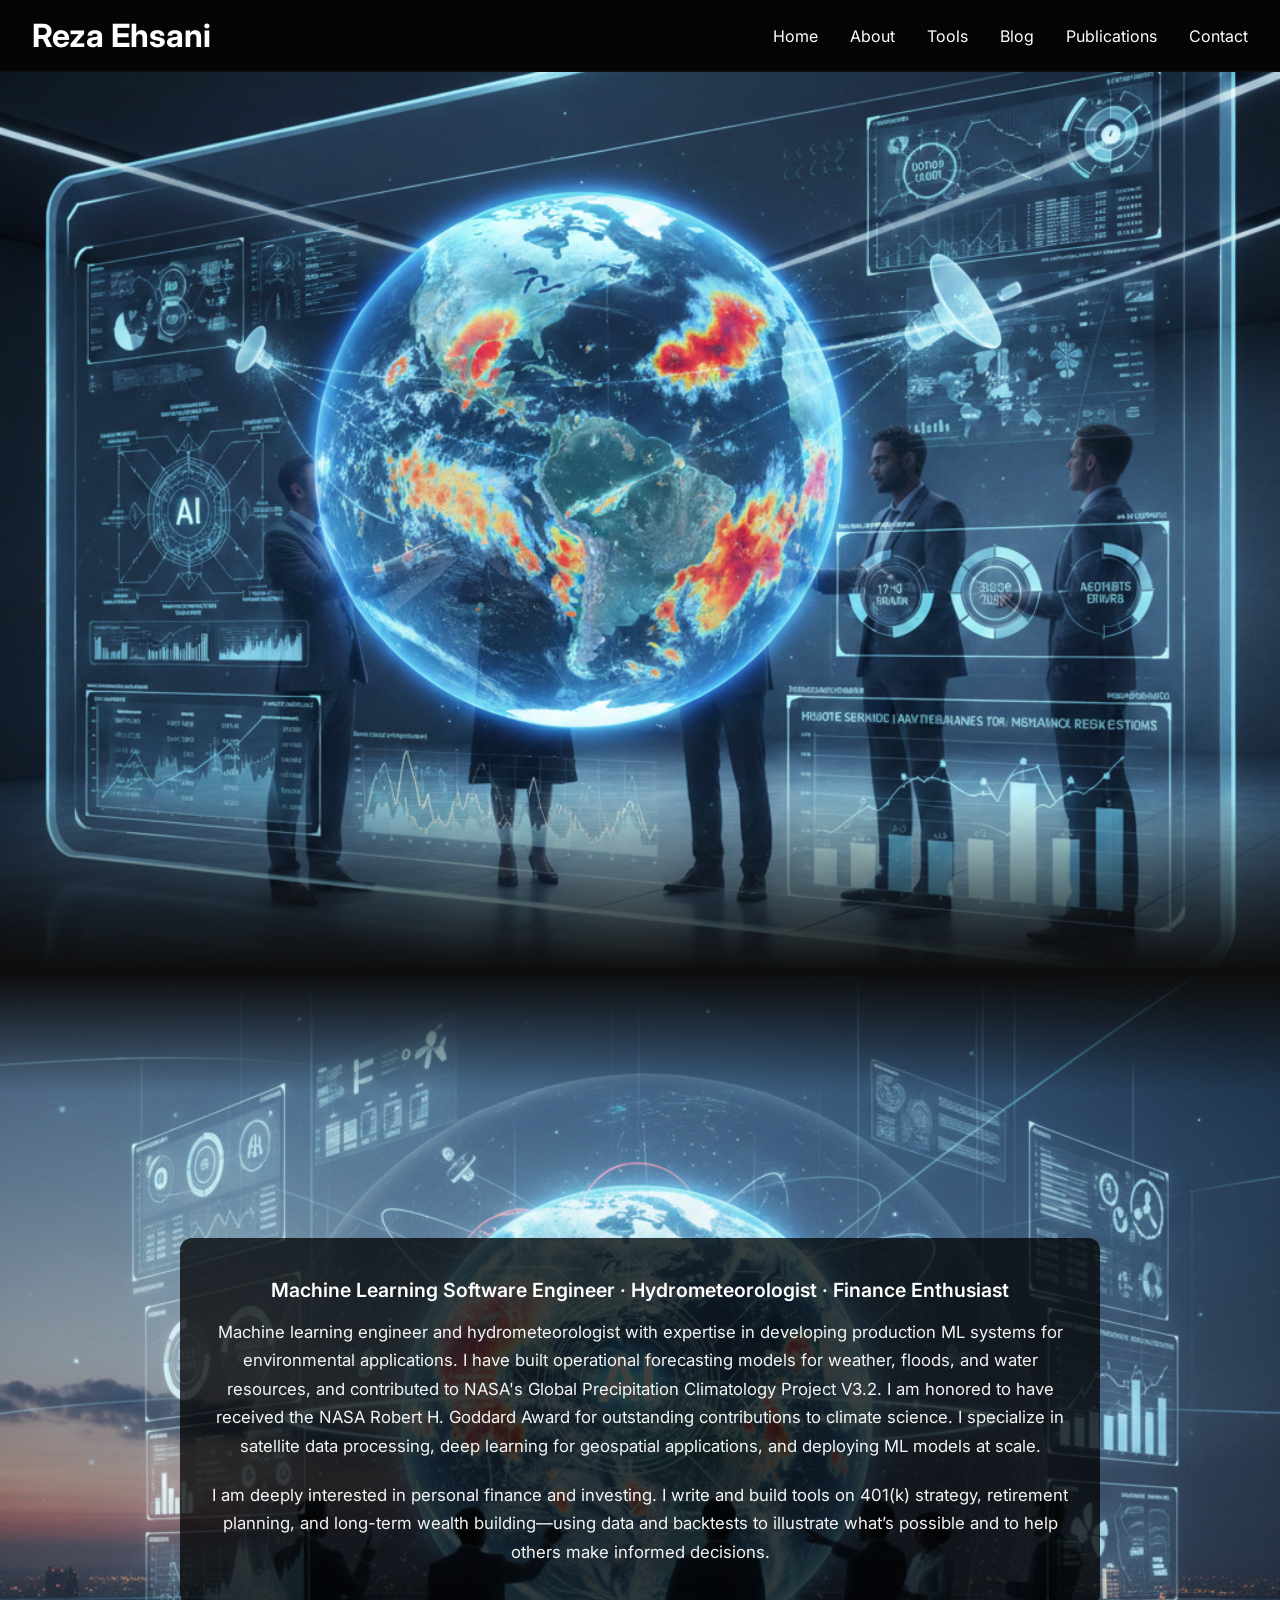
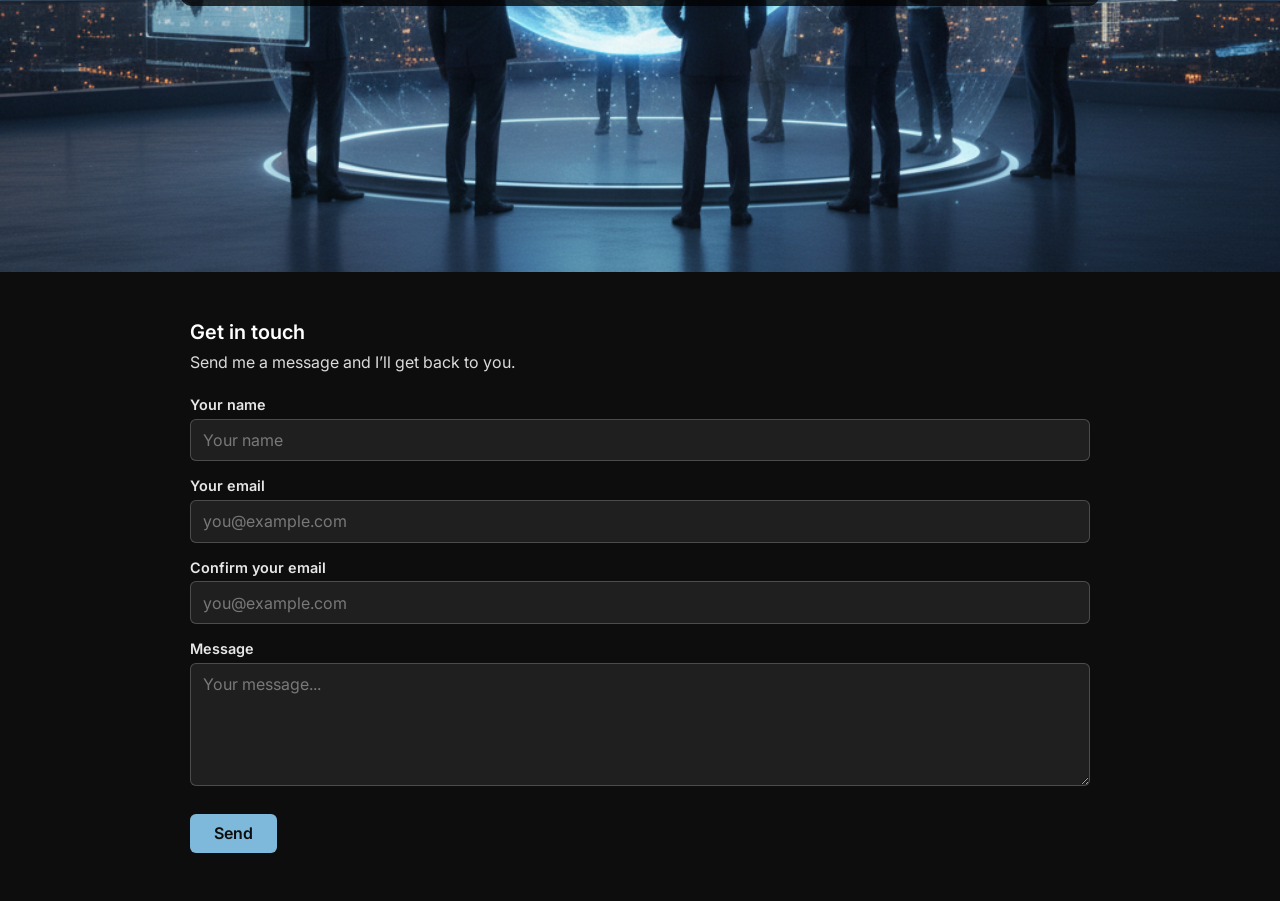
==== index.html @ ad1857d3 "Merge remote-tracking branch 'origin/main' into link-alphacamels-tool # Conflicts: #	blog-401k.html " ====
<!DOCTYPE html>
<html lang="en">
<head>
  <meta charset="utf-8">
  <meta name="viewport" content="width=device-width, initial-scale=1">
  <title>Reza Ehsani | Machine Learning Engineer & Hydrometeorologist</title>
  <meta name="description" content="Personal website of Reza Ehsani, PhD — machine learning software engineer, hydrometeorologist, and personal finance writer.">
  <link rel="canonical" href="https://rehsani.github.io/">

  <!-- Open Graph for rich previews -->
  <meta property="og:type" content="website">
  <meta property="og:title" content="Reza Ehsani | Machine Learning Engineer & Hydrometeorologist">
  <meta property="og:description" content="Machine learning engineer and hydrometeorologist working on forecasting, climate, and personal finance tools.">
  <meta property="og:url" content="https://rehsani.github.io/">

  <!-- Twitter Card -->
  <meta name="twitter:card" content="summary">
  <meta name="twitter:title" content="Reza Ehsani | Machine Learning Engineer & Hydrometeorologist">
  <meta name="twitter:description" content="Personal website of Reza Ehsani, PhD — ML, hydrometeorology, and personal finance.">

  <link rel="preconnect" href="https://fonts.googleapis.com">
  <link rel="preconnect" href="https://fonts.gstatic.com" crossorigin>
  <link href="https://fonts.googleapis.com/css2?family=Inter:wght@400;600;700&display=swap" rel="stylesheet">
  <link rel="stylesheet" href="css/style.css">
</head>
<body>
  <header class="top-bar">
    <nav>
      <a href="#" class="name">Reza Ehsani</a>
      <ul class="nav-links">
        <li><a href="#">Home</a></li>
        <li><a href="#about">About</a></li>
        <!-- <li><a href="#">CV</a></li> -->
        <li class="dropdown">
          <a href="#" class="dropdown-toggle">Tools</a>
          <ul class="dropdown-menu">
            <li><a href="#">Rent Index</a></li>
            <li><a href="#">Wealth Estimator</a></li>
            <li><a href="https://github.com/rehsani/lake-area-gee" target="_blank">Lake Area from Space</a></li>
            <li><a href="https://github.com/rehsani/alphacamels" target="_blank">AlphaCAMELS</a></li>
          </ul>
        </li>
        <li><a href="blog.html">Blog</a></li>
        <li><a href="https://scholar.google.com/citations?view_op=list_works&hl=en&user=kGu8lPYAAAAJ" target="_blank">Publications</a></li>
        <li><a href="#contact">Contact</a></li>
      </ul>
    </nav>
  </header>

  <div class="landing"></div>

  <section id="about">
    <div class="about-inner">
      <h2>Machine Learning Software Engineer · Hydrometeorologist · Finance Enthusiast</h2>
      <p>Machine learning engineer and hydrometeorologist with expertise in developing production ML systems for environmental applications. I have built operational forecasting models for weather, floods, and water resources, and contributed to NASA's Global Precipitation Climatology Project V3.2. I am honored to have received the NASA Robert H. Goddard Award for outstanding contributions to climate science. I specialize in satellite data processing, deep learning for geospatial applications, and deploying ML models at scale.</p>
      <p>I am deeply interested in personal finance and investing. I write and build tools on 401(k) strategy, retirement planning, and long-term wealth building—using data and backtests to illustrate what’s possible and to help others make informed decisions.</p>
    </div>
  </section>

  <section id="contact">
    <div class="contact-inner contact-layout">
      <div class="contact-column">
        <h2>Get in touch</h2>
      <p class="contact-intro">Send me a message and I’ll get back to you.</p>
      <div id="contact-success" class="contact-success" hidden>
        <p>Thanks! Your message was sent. I’ll get back to you soon.</p>
      </div>
      <form id="contact-form" action="https://formspree.io/f/maqdbbrr" method="POST" class="contact-form">
        <input type="hidden" name="_next" value="">
        <label for="contact-name">Your name</label>
        <input type="text" id="contact-name" name="name" required placeholder="Your name">
        <label for="contact-email">Your email</label>
        <input type="email" id="contact-email" name="email" required placeholder="you@example.com">
        <label for="contact-email-confirm">Confirm your email</label>
        <input type="email" id="contact-email-confirm" required placeholder="you@example.com" autocomplete="off">
        <p id="contact-email-mismatch" class="contact-error" hidden>Emails don’t match. Please check and try again.</p>
        <label for="contact-message">Message</label>
        <textarea id="contact-message" name="message" required rows="5" placeholder="Your message..."></textarea>
        <button type="submit">Send</button>
      </form>
      </div>
    </div>
  </section>

  <script>
    (function() {
      var form = document.getElementById('contact-form');
      var email = document.getElementById('contact-email');
      var emailConfirm = document.getElementById('contact-email-confirm');
      var mismatchMsg = document.getElementById('contact-email-mismatch');
      var successDiv = document.getElementById('contact-success');

      form.querySelector('input[name="_next"]').value = window.location.href.split('#')[0] + '#contact?sent=1';

      form.addEventListener('submit', function(e) {
        if (email.value !== emailConfirm.value) {
          e.preventDefault();
          mismatchMsg.hidden = false;
          emailConfirm.focus();
          return;
        }
        mismatchMsg.hidden = true;
      });

      if (window.location.hash === '#contact' && window.location.search.indexOf('sent=1') !== -1) {
        successDiv.hidden = false;
        form.hidden = true;
      }
    })();
  </script>
</body>
</html>
---- css/style.css ----
html {
  scroll-behavior: smooth;
}

body {
  margin: 0;
  padding-top: 4.5rem;
  min-width: 800px;
  min-height: 100vh;
  font-family: 'Inter', sans-serif;
  background: #0d0d0d;
}

.top-bar {
  position: fixed;
  top: 0;
  left: 0;
  right: 0;
  z-index: 100;
  background: rgba(0, 0, 0, 0.6);
  padding: 1rem 2rem;
}

.top-bar nav {
  margin: 0 auto;
  max-width: 1920px;
  display: flex;
  justify-content: space-between;
  align-items: center;
  gap: 2rem;
}

.top-bar .name {
  color: #fff;
  font-weight: bold;
  text-decoration: none;
  font-size: 2rem;
  margin-right: 1rem;
  flex-shrink: 0;
}

.top-bar .nav-links {
  list-style: none;
  margin: 0;
  padding: 0;
  display: flex;
  gap: 2rem;
}

.top-bar .nav-links a {
  color: #fff;
  text-decoration: none;
}

.top-bar .nav-links a:hover {
  text-decoration: underline;
}

/* Tools dropdown */
.top-bar .nav-links .dropdown {
  position: relative;
}
.top-bar .nav-links .dropdown-menu {
  list-style: none;
  margin: 0;
  padding: 0.5rem 0;
  position: absolute;
  top: 100%;
  left: 0;
  min-width: 180px;
  background: rgba(0, 0, 0, 0.9);
  border-radius: 6px;
  opacity: 0;
  visibility: hidden;
  transition: opacity 0.2s, visibility 0.2s;
}
.top-bar .nav-links .dropdown:hover .dropdown-menu {
  opacity: 1;
  visibility: visible;
}
.top-bar .nav-links .dropdown-menu li {
  margin: 0;
}
.top-bar .nav-links .dropdown-menu a {
  display: block;
  padding: 0.5rem 1rem;
  color: #fff;
  white-space: nowrap;
}
.top-bar .nav-links .dropdown-menu a:hover {
  background: rgba(255, 255, 255, 0.15);
  text-decoration: none;
}

/* Page 1: cover (name, nav, photo) - fills one full screen */
.landing {
  position: relative;
  min-height: 100vh;
  background-image: url('../images/cover.png');
  background-repeat: no-repeat;
  background-size: cover;
  background-position: center;
}

/* Fade at bottom of landing into next section */
.landing::after {
  content: '';
  position: absolute;
  bottom: 0;
  left: 0;
  right: 0;
  height: 180px;
  background: linear-gradient(to top, #0d0d0d, transparent);
  pointer-events: none;
}

/* Page 2: About - full width, own background image */
#about {
  position: relative;
  width: 100%;
  min-height: 100vh;
  background-color: #fff;
  background-image: url('../images/about-bg.png');
  background-repeat: no-repeat;
  background-size: cover;
  background-position: center;
  padding: 3rem 2rem;
  box-sizing: border-box;
}

/* Soft fade at top of About so it blends with landing */
#about::before {
  content: '';
  position: absolute;
  top: 0;
  left: 0;
  right: 0;
  height: 120px;
  background: linear-gradient(to bottom, #0d0d0d, transparent);
  pointer-events: none;
}

#about .about-inner {
  max-width: 920px;
  width: 100%;
  margin: 0 auto;
  background: rgba(0, 0, 0, 0.75);
  color: #fff;
  text-align: center;
  padding: 2.5rem 2rem;
  border-radius: 12px;
  box-sizing: border-box;
}

#about {
  display: flex;
  align-items: center;
  justify-content: center;
}

#about h2 {
  margin: 0 0 1rem;
  font-size: 1.22rem;
  font-weight: 600;
  color: #fff;
}

#about p {
  margin: 0;
  color: rgba(255, 255, 255, 0.95);
  line-height: 1.7;
  font-size: 1.05rem;
}

#about .about-inner p + p {
  margin-top: 1.25rem;
}

/* Contact section */
#contact {
  width: 100%;
  padding: 3rem 2rem;
  background: #0d0d0d;
  box-sizing: border-box;
}

#contact .contact-inner {
  max-width: 480px;
  margin: 0 auto;
  text-align: center;
}

#contact .contact-layout {
  max-width: 900px;
  display: flex;
  flex-wrap: wrap;
  gap: 2.5rem;
  align-items: flex-start;
  justify-content: center;
  text-align: left;
}

#contact .contact-column {
  flex: 1 1 380px;
  min-width: 0;
}

#contact .contact-column .contact-form {
  text-align: left;
}

#contact .visitors-column {
  flex: 0 1 260px;
  min-width: 220px;
  text-align: center;
}

#contact h2 {
  margin: 0 0 0.5rem;
  font-size: 1.25rem;
  font-weight: 600;
  color: #fff;
}

#contact .contact-intro {
  margin: 0 0 1.5rem;
  color: rgba(255, 255, 255, 0.85);
  font-size: 1rem;
}

#contact .contact-form {
  text-align: left;
}

#contact .contact-form label {
  display: block;
  margin: 0 0 0.35rem;
  font-size: 0.9rem;
  font-weight: 600;
  color: rgba(255, 255, 255, 0.9);
}

#contact .contact-form input,
#contact .contact-form textarea {
  width: 100%;
  margin-bottom: 1rem;
  padding: 0.65rem 0.75rem;
  font-family: inherit;
  font-size: 1rem;
  color: #fff;
  background: rgba(255, 255, 255, 0.08);
  border: 1px solid rgba(255, 255, 255, 0.2);
  border-radius: 6px;
  box-sizing: border-box;
}

#contact .contact-form input::placeholder,
#contact .contact-form textarea::placeholder {
  color: rgba(255, 255, 255, 0.4);
}

#contact .contact-form input:focus,
#contact .contact-form textarea:focus {
  outline: none;
  border-color: #7eb8da;
}

#contact .contact-form textarea {
  resize: vertical;
  min-height: 120px;
}

#contact .contact-form button {
  display: block;
  margin-top: 0.5rem;
  padding: 0.6rem 1.5rem;
  font-family: inherit;
  font-size: 1rem;
  font-weight: 600;
  color: #0d0d0d;
  background: #7eb8da;
  border: none;
  border-radius: 6px;
  cursor: pointer;
}

#contact .contact-form button:hover {
  background: #8fc5e8;
}

#contact .contact-success {
  padding: 1.25rem;
  background: rgba(126, 184, 218, 0.15);
  border-radius: 8px;
  border-left: 4px solid #7eb8da;
}

#contact .contact-success p {
  margin: 0;
  color: #fff;
  font-size: 1.05rem;
}

#contact .contact-error {
  margin: -0.5rem 0 1rem;
  padding: 0.5rem 0.75rem;
  font-size: 0.9rem;
  color: #ffcccc;
  font-weight: 500;
  background: rgba(255, 100, 100, 0.25);
  border-radius: 6px;
  border-left: 3px solid #ff8080;
}

#contact .contact-form[hidden] {
  display: none;
}

/* Recent visitors (ClustrMaps) - small widget next to contact form */
#contact .visitors-column h3 {
  margin: 0 0 0.35rem;
  font-size: 1.1rem;
  font-weight: 600;
  color: #fff;
}

#contact .visitors-column .visitors-intro {
  margin: 0 0 1rem;
  color: rgba(255, 255, 255, 0.85);
  font-size: 0.9rem;
  line-height: 1.4;
}

#contact .visitors-widget {
  width: 220px;
  height: 220px;
  margin: 0 auto;
  overflow: hidden;
  position: relative;
}

/* Widget is built for 320px; render at native size and scale into the 220px box so its label doesn't clip */
#contact .visitors-widget iframe {
  display: block;
  width: 320px;
  height: 320px;
  position: absolute;
  top: 0;
  left: 0;
  transform: scale(0.6875);
  transform-origin: top left;
}

@media (max-width: 800px) {
  body {
    min-width: 0;
  }

  .top-bar {
    padding: 0.75rem 1rem;
  }
  .top-bar .name {
    font-size: 1.35rem;
    margin-right: 0;
  }
  .top-bar nav {
    flex-direction: column;
    align-items: flex-start;
    gap: 0.75rem;
  }
  .top-bar .nav-links {
    flex-wrap: wrap;
    gap: 0.5rem 1rem;
  }
  .top-bar .nav-links a {
    font-size: 0.9rem;
  }

  #about {
    padding: 2rem 1rem;
  }
  #about .about-inner {
    padding: 1.5rem 1rem;
  }
  #about h2 {
    font-size: 1.15rem;
  }
  #about p {
    font-size: 0.95rem;
  }

  #contact {
    padding: 2rem 1rem;
  }

  #contact .contact-layout {
    flex-direction: column;
    align-items: center;
  }

  #contact .visitors-column {
    width: 100%;
    max-width: 260px;
  }
}
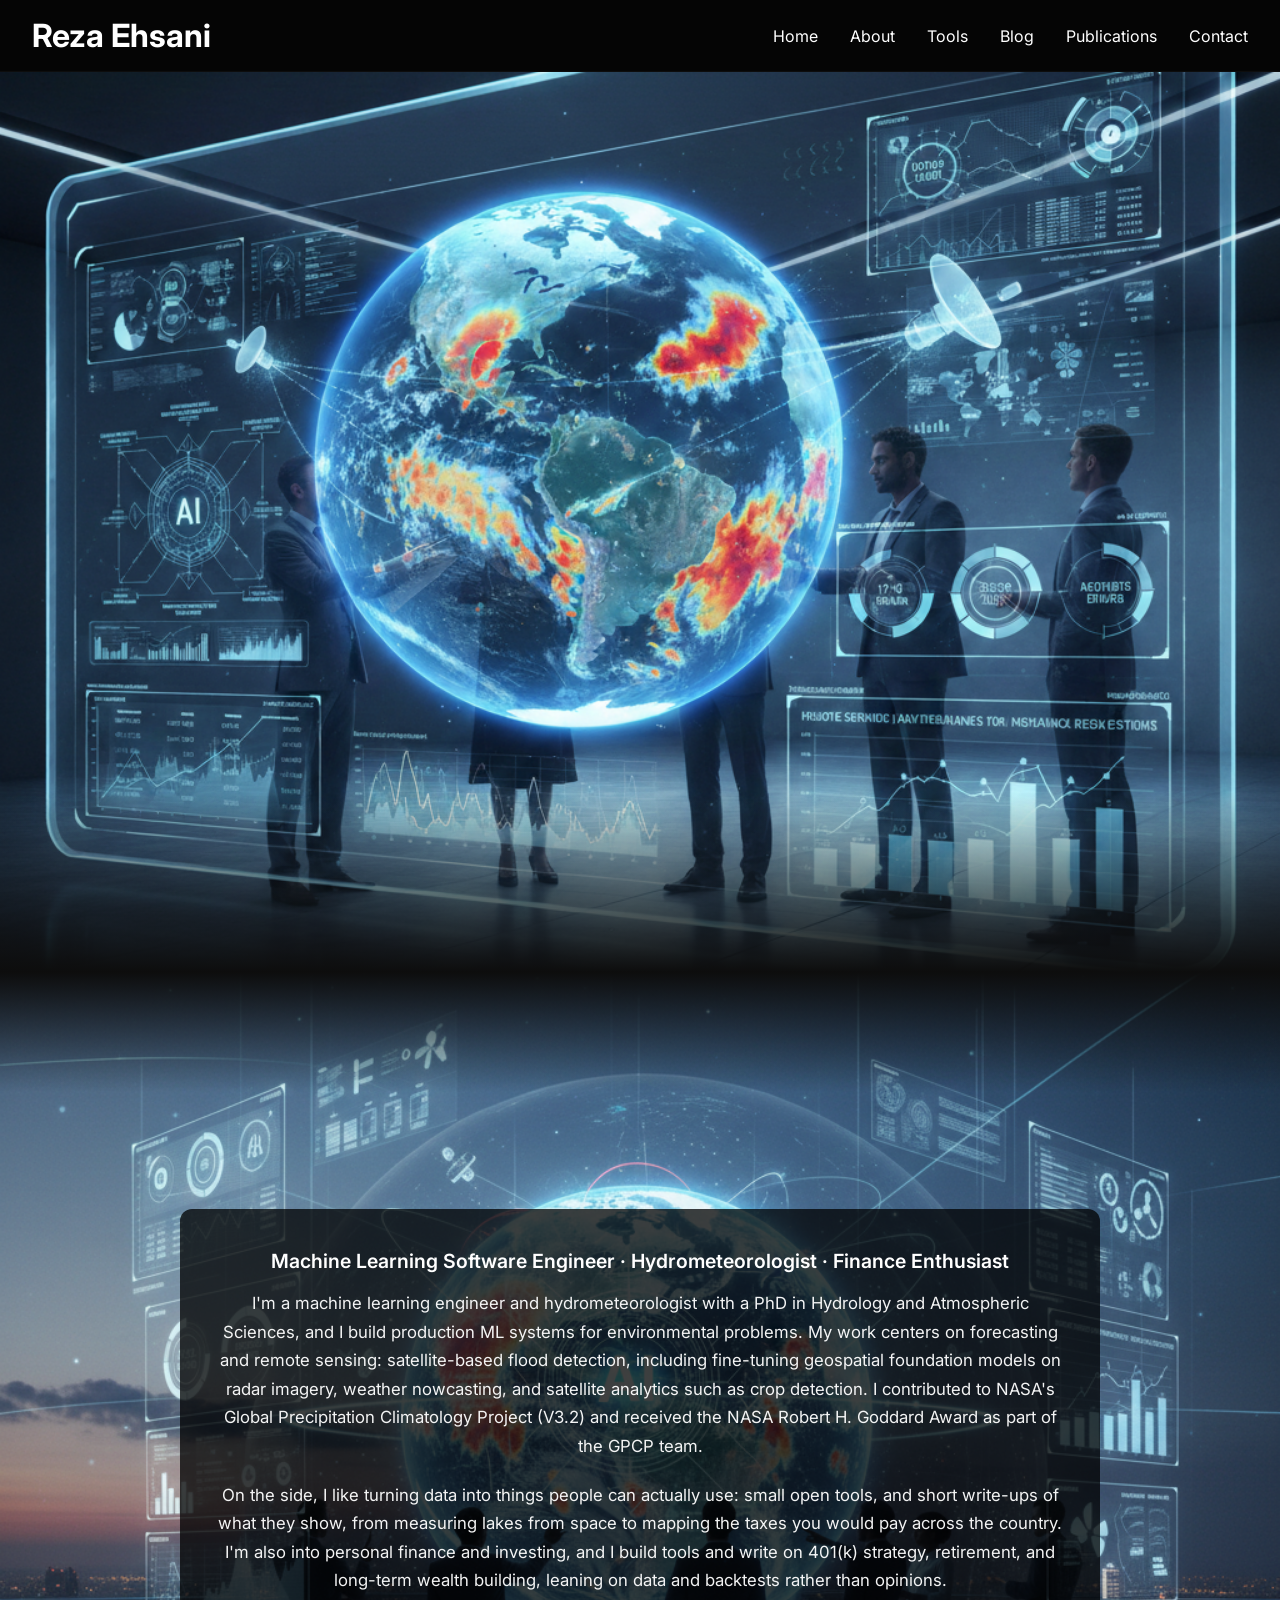
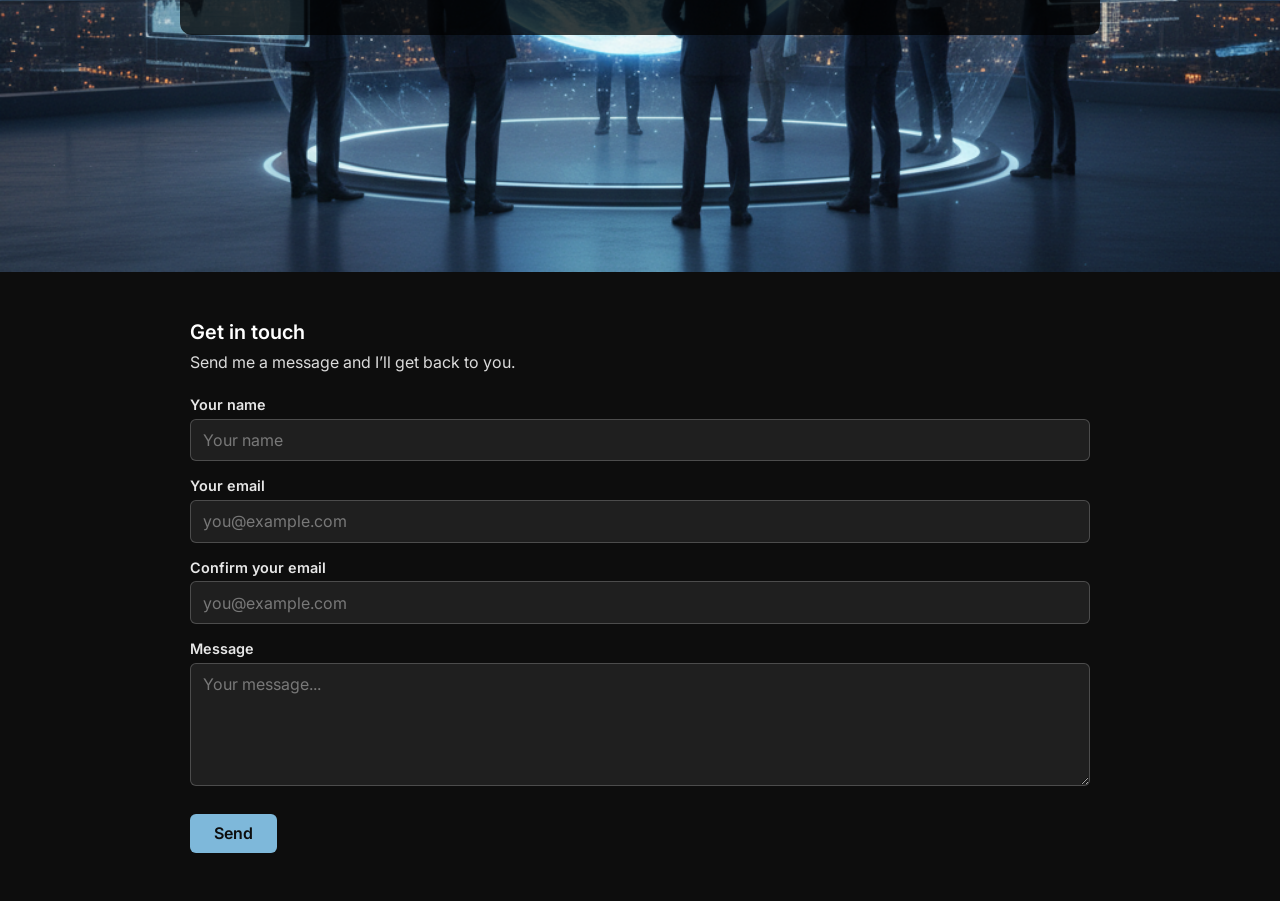
==== commit daea4fb3: "Refresh About section (remove employer names, update to current work)" ====
--- a/index.html
+++ b/index.html
@@ -36,6 +36,7 @@
           <ul class="dropdown-menu">
             <li><a href="#">Rent Index</a></li>
             <li><a href="#">Wealth Estimator</a></li>
+            <li><a href="tax-tool/index.html">US Tax Map</a></li>
             <li><a href="https://github.com/rehsani/lake-area-gee" target="_blank">Lake Area from Space</a></li>
             <li><a href="https://github.com/rehsani/alphacamels" target="_blank">AlphaCAMELS</a></li>
           </ul>
@@ -52,8 +53,8 @@
   <section id="about">
     <div class="about-inner">
       <h2>Machine Learning Software Engineer · Hydrometeorologist · Finance Enthusiast</h2>
-      <p>Machine learning engineer and hydrometeorologist with expertise in developing production ML systems for environmental applications. I have built operational forecasting models for weather, floods, and water resources, and contributed to NASA's Global Precipitation Climatology Project V3.2. I am honored to have received the NASA Robert H. Goddard Award for outstanding contributions to climate science. I specialize in satellite data processing, deep learning for geospatial applications, and deploying ML models at scale.</p>
-      <p>I am deeply interested in personal finance and investing. I write and build tools on 401(k) strategy, retirement planning, and long-term wealth building—using data and backtests to illustrate what’s possible and to help others make informed decisions.</p>
+      <p>I'm a machine learning engineer and hydrometeorologist with a PhD in Hydrology and Atmospheric Sciences, and I build production ML systems for environmental problems. My work centers on forecasting and remote sensing: satellite-based flood detection, including fine-tuning geospatial foundation models on radar imagery, weather nowcasting, and satellite analytics such as crop detection. I contributed to NASA's Global Precipitation Climatology Project (V3.2) and received the NASA Robert H. Goddard Award as part of the GPCP team.</p>
+      <p>On the side, I like turning data into things people can actually use: small open tools, and short write-ups of what they show, from measuring lakes from space to mapping the taxes you would pay across the country. I'm also into personal finance and investing, and I build tools and write on 401(k) strategy, retirement, and long-term wealth building, leaning on data and backtests rather than opinions.</p>
     </div>
   </section>
 
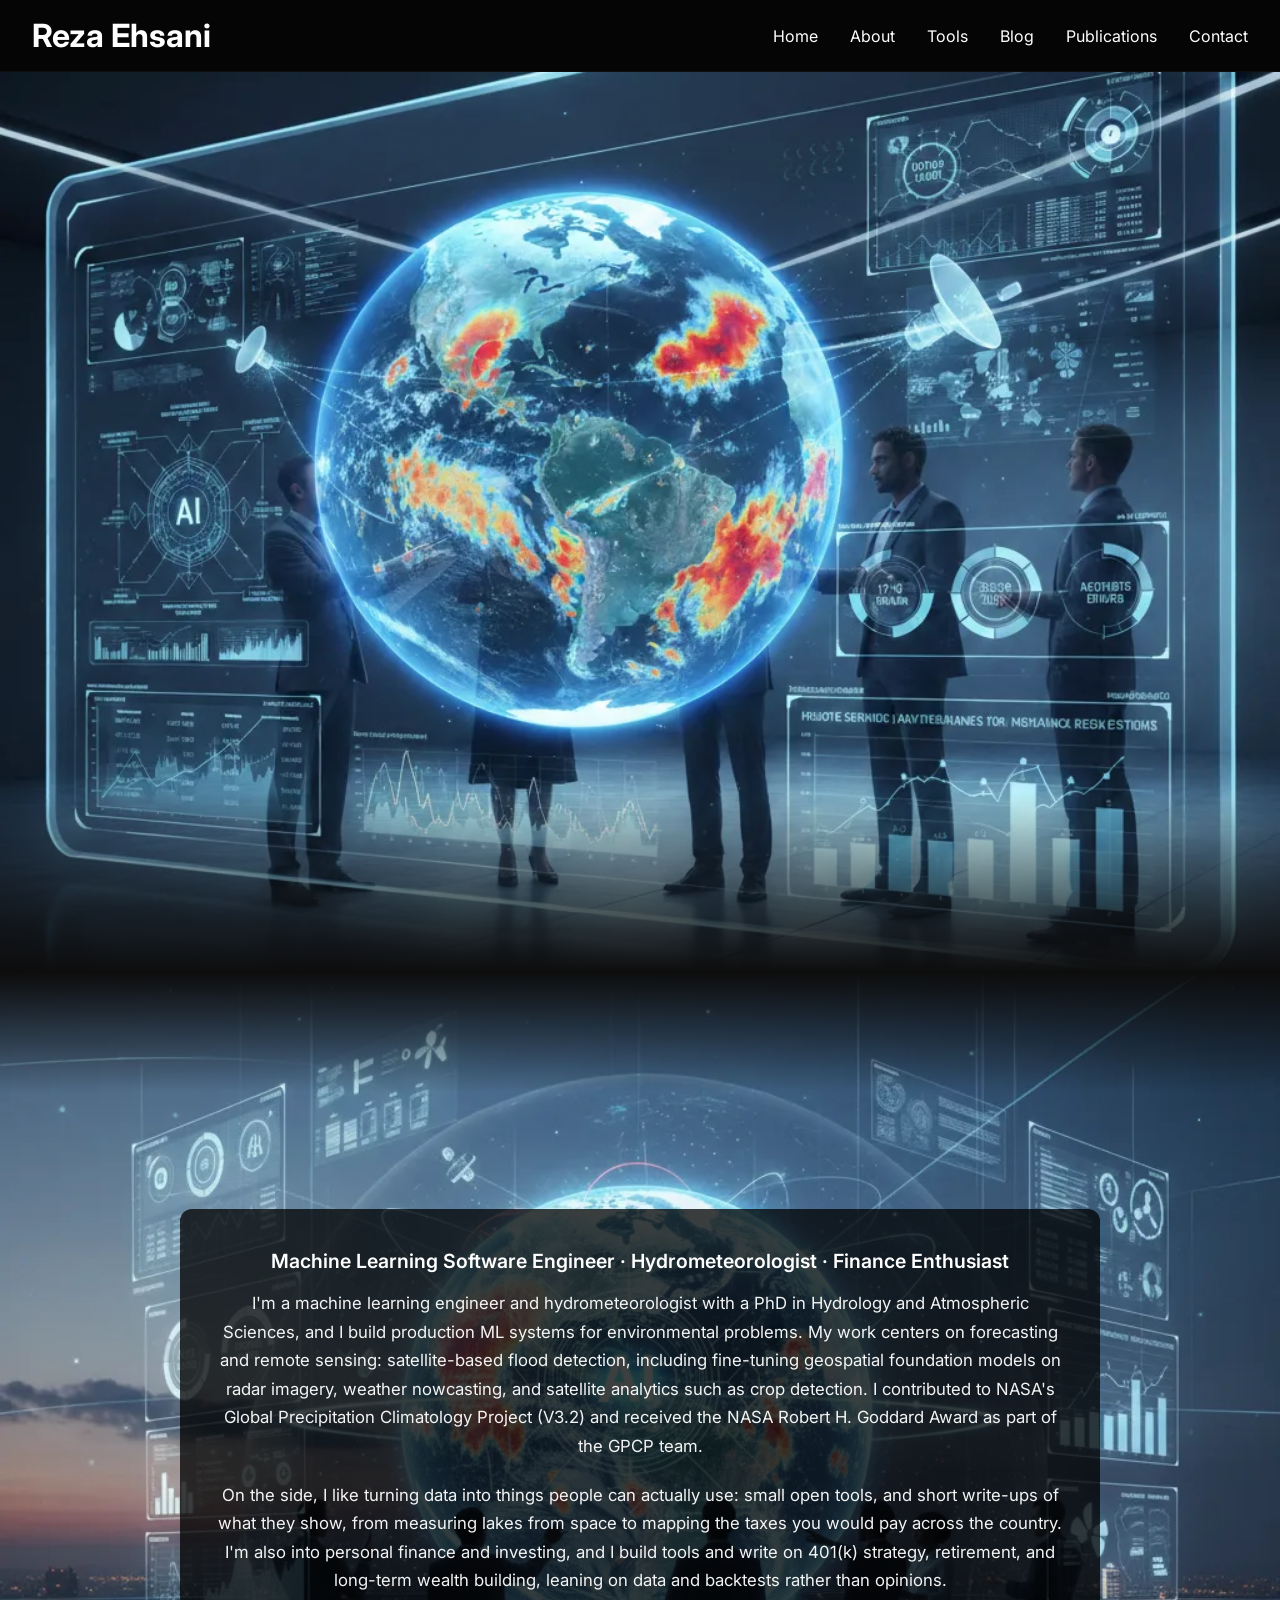
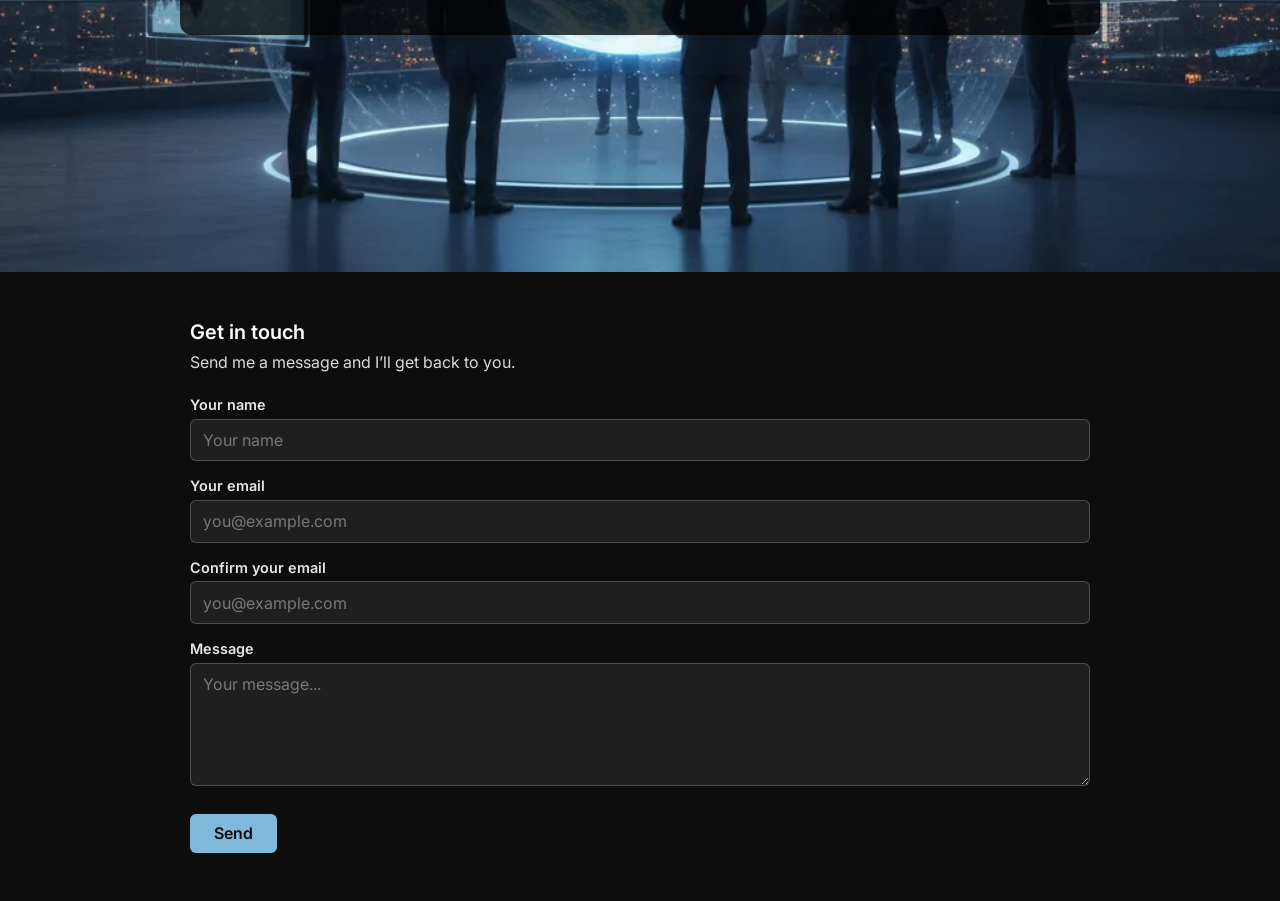
==== commit c87078db: "Site review fixes: SEO meta, keyboard-accessible nav, WebP images, layout shift" ====
--- a/index.html
+++ b/index.html
@@ -12,16 +12,19 @@
   <meta property="og:title" content="Reza Ehsani | Machine Learning Engineer & Hydrometeorologist">
   <meta property="og:description" content="Machine learning engineer and hydrometeorologist working on forecasting, climate, and personal finance tools.">
   <meta property="og:url" content="https://rehsani.github.io/">
+  <meta property="og:image" content="https://rehsani.github.io/images/cover.png">
 
   <!-- Twitter Card -->
-  <meta name="twitter:card" content="summary">
+  <meta name="twitter:card" content="summary_large_image">
   <meta name="twitter:title" content="Reza Ehsani | Machine Learning Engineer & Hydrometeorologist">
   <meta name="twitter:description" content="Personal website of Reza Ehsani, PhD — ML, hydrometeorology, and personal finance.">
+  <meta name="twitter:image" content="https://rehsani.github.io/images/cover.png">
 
   <link rel="preconnect" href="https://fonts.googleapis.com">
   <link rel="preconnect" href="https://fonts.gstatic.com" crossorigin>
   <link href="https://fonts.googleapis.com/css2?family=Inter:wght@400;600;700&display=swap" rel="stylesheet">
   <link rel="stylesheet" href="css/style.css">
+  <script src="js/nav.js" defer></script>
 </head>
 <body>
   <header class="top-bar">
@@ -32,10 +35,8 @@
         <li><a href="#about">About</a></li>
         <!-- <li><a href="#">CV</a></li> -->
         <li class="dropdown">
-          <a href="#" class="dropdown-toggle">Tools</a>
+          <button type="button" class="dropdown-toggle" aria-expanded="false" aria-haspopup="true">Tools</button>
           <ul class="dropdown-menu">
-            <li><a href="#">Rent Index</a></li>
-            <li><a href="#">Wealth Estimator</a></li>
             <li><a href="tax-tool/index.html">US Tax Map</a></li>
             <li><a href="https://github.com/rehsani/lake-area-gee" target="_blank">Lake Area from Space</a></li>
             <li><a href="https://github.com/rehsani/alphacamels" target="_blank">AlphaCAMELS</a></li>
@@ -48,7 +49,9 @@
     </nav>
   </header>
 
-  <div class="landing"></div>
+  <div class="landing">
+    <h1 class="visually-hidden">Reza Ehsani — Machine Learning Engineer &amp; Hydrometeorologist</h1>
+  </div>
 
   <section id="about">
     <div class="about-inner">
--- a/css/style.css
+++ b/css/style.css
@@ -2,13 +2,33 @@
   scroll-behavior: smooth;
 }
 
+/* padding-top clears the fixed .top-bar, so it has to be part of body's own
+   height rather than added on top of min-height -- hence border-box. Without it
+   body's box is 4.5rem + max(100vh, content) and every page scrolls by exactly
+   the padding even when the content fits. The bar grows when the nav wraps, so
+   the padding is re-declared to match at each breakpoint below. */
 body {
-  margin: 0;
-  padding-top: 4.5rem;
-  min-width: 800px;
+  box-sizing: border-box;
+  margin: 0;
+  padding-top: 4.5rem; /* bar is 71px above 800px */
   min-height: 100vh;
   font-family: 'Inter', sans-serif;
   background: #0d0d0d;
+}
+
+/* Hide from sight but keep it in the accessibility tree and readable by screen
+   readers (display:none / visibility:hidden would remove it from both). */
+.visually-hidden {
+  position: absolute;
+  width: 1px;
+  height: 1px;
+  margin: -1px;
+  padding: 0;
+  overflow: hidden;
+  clip: rect(0, 0, 0, 0);
+  clip-path: inset(50%);
+  white-space: nowrap;
+  border: 0;
 }
 
 .top-bar {
@@ -59,6 +79,24 @@
 /* Tools dropdown */
 .top-bar .nav-links .dropdown {
   position: relative;
+}
+/* The toggle is a <button> for keyboard and touch operability; strip the UA
+   button chrome so it renders identically to the sibling nav links. */
+.top-bar .nav-links .dropdown-toggle {
+  font: inherit;
+  line-height: inherit;
+  color: #fff;
+  background: none;
+  border: 0;
+  margin: 0;
+  padding: 0;
+  cursor: pointer;
+  text-align: left;
+  vertical-align: baseline;
+  text-decoration: none;
+}
+.top-bar .nav-links .dropdown-toggle:hover {
+  text-decoration: underline;
 }
 .top-bar .nav-links .dropdown-menu {
   list-style: none;
@@ -74,7 +112,17 @@
   visibility: hidden;
   transition: opacity 0.2s, visibility 0.2s;
 }
-.top-bar .nav-links .dropdown:hover .dropdown-menu {
+/* Hover for mouse; .open is set by js/nav.js for click, touch and keyboard. */
+.top-bar .nav-links .dropdown:hover .dropdown-menu,
+.top-bar .nav-links .dropdown.open .dropdown-menu {
+  opacity: 1;
+  visibility: visible;
+}
+/* No-script fallback: focus alone reveals the menu. Once js/nav.js has marked
+   the document (html.js-nav), .open drives it instead, so that pressing the
+   already-focused toggle can close the menu again. */
+html:not(.js-nav) .top-bar .nav-links .dropdown:focus-within .dropdown-menu,
+html:not(.js-nav) .top-bar .nav-links .dropdown-toggle:focus-visible + .dropdown-menu {
   opacity: 1;
   visibility: visible;
 }
@@ -96,7 +144,13 @@
 .landing {
   position: relative;
   min-height: 100vh;
+  /* PNG first as the fallback declaration; the image-set() below overrides it
+     wherever WebP + type() are understood. */
   background-image: url('../images/cover.png');
+  background-image: image-set(
+    url('../images/cover.webp') type('image/webp'),
+    url('../images/cover.png') type('image/png')
+  );
   background-repeat: no-repeat;
   background-size: cover;
   background-position: center;
@@ -120,7 +174,13 @@
   width: 100%;
   min-height: 100vh;
   background-color: #fff;
+  /* PNG first as the fallback declaration; the image-set() below overrides it
+     wherever WebP + type() are understood. */
   background-image: url('../images/about-bg.png');
+  background-image: image-set(
+    url('../images/about-bg.webp') type('image/webp'),
+    url('../images/about-bg.png') type('image/png')
+  );
   background-repeat: no-repeat;
   background-size: cover;
   background-position: center;
@@ -207,12 +267,6 @@
 
 #contact .contact-column .contact-form {
   text-align: left;
-}
-
-#contact .visitors-column {
-  flex: 0 1 260px;
-  min-width: 220px;
-  text-align: center;
 }
 
 #contact h2 {
@@ -316,44 +370,10 @@
   display: none;
 }
 
-/* Recent visitors (ClustrMaps) - small widget next to contact form */
-#contact .visitors-column h3 {
-  margin: 0 0 0.35rem;
-  font-size: 1.1rem;
-  font-weight: 600;
-  color: #fff;
-}
-
-#contact .visitors-column .visitors-intro {
-  margin: 0 0 1rem;
-  color: rgba(255, 255, 255, 0.85);
-  font-size: 0.9rem;
-  line-height: 1.4;
-}
-
-#contact .visitors-widget {
-  width: 220px;
-  height: 220px;
-  margin: 0 auto;
-  overflow: hidden;
-  position: relative;
-}
-
-/* Widget is built for 320px; render at native size and scale into the 220px box so its label doesn't clip */
-#contact .visitors-widget iframe {
-  display: block;
-  width: 320px;
-  height: 320px;
-  position: absolute;
-  top: 0;
-  left: 0;
-  transform: scale(0.6875);
-  transform-origin: top left;
-}
-
 @media (max-width: 800px) {
+  /* The nav stacks under the name here, taking the bar to 82px. */
   body {
-    min-width: 0;
+    padding-top: 5.75rem;
   }
 
   .top-bar {
@@ -372,7 +392,8 @@
     flex-wrap: wrap;
     gap: 0.5rem 1rem;
   }
-  .top-bar .nav-links a {
+  .top-bar .nav-links a,
+  .top-bar .nav-links .dropdown-toggle {
     font-size: 0.9rem;
   }
 
@@ -397,9 +418,37 @@
     flex-direction: column;
     align-items: center;
   }
-
-  #contact .visitors-column {
-    width: 100%;
-    max-width: 260px;
-  }
-}
+}
+
+/* The nav-links row wraps onto a second line at 400px and narrower, taking the
+   bar to 110px. Measured with Inter loaded, which is the widest case -- the
+   system fallback is narrower and does not reach a third row at all. */
+@media (max-width: 400px) {
+  body {
+    padding-top: 7.5rem;
+  }
+}
+
+/* --- Blog post article: the core shared by every post ---------------------
+   Each post's <style> block still carries only its own genuine extras (tables,
+   code blocks, character cards, disclaimer boxes, paired images). Those blocks
+   come after this stylesheet in the document, so a same-specificity override
+   there (e.g. the tax-map post's bordered images) still wins. */
+.blog-article { max-width: 720px; margin: 0 auto; padding: 2rem 1.5rem 4rem; box-sizing: border-box; }
+.blog-article h1 { font-size: 1.75rem; font-weight: 700; color: #fff; margin: 0 0 0.5rem; line-height: 1.3; }
+.blog-article .meta { color: rgba(255,255,255,0.6); font-size: 0.9rem; margin-bottom: 1.5rem; }
+.blog-article p { color: rgba(255,255,255,0.92); line-height: 1.7; margin: 0 0 1rem; }
+.blog-article h2 { font-size: 1.2rem; font-weight: 600; color: #fff; margin: 2rem 0 0.75rem; }
+.blog-article ul { color: rgba(255,255,255,0.92); line-height: 1.7; margin: 0 0 1rem; padding-left: 1.5rem; }
+.blog-article figure { margin: 1.5rem 0; }
+.blog-article img { max-width: 100%; height: auto; display: block; border-radius: 6px; }
+.blog-article figcaption { color: rgba(255,255,255,0.6); font-size: 0.85rem; margin-top: 0.5rem; text-align: center; }
+.blog-article a { color: #7eb8da; text-decoration: none; }
+.blog-article a:hover { text-decoration: underline; }
+.blog-article .back { display: inline-block; margin-bottom: 1.5rem; }
+.blog-article .highlight-box { background: rgba(126, 184, 218, 0.1); border-left: 4px solid #7eb8da; padding: 1rem 1.25rem; margin: 1.5rem 0; border-radius: 0 4px 4px 0; color: #fff; }
+
+/* Figures wrap their <img> in <picture> to offer a WebP source with a PNG
+   fallback. <picture> is inline by default; make it a block so the layout is
+   identical to the bare block-level <img> it replaced. */
+.blog-article picture { display: block; }
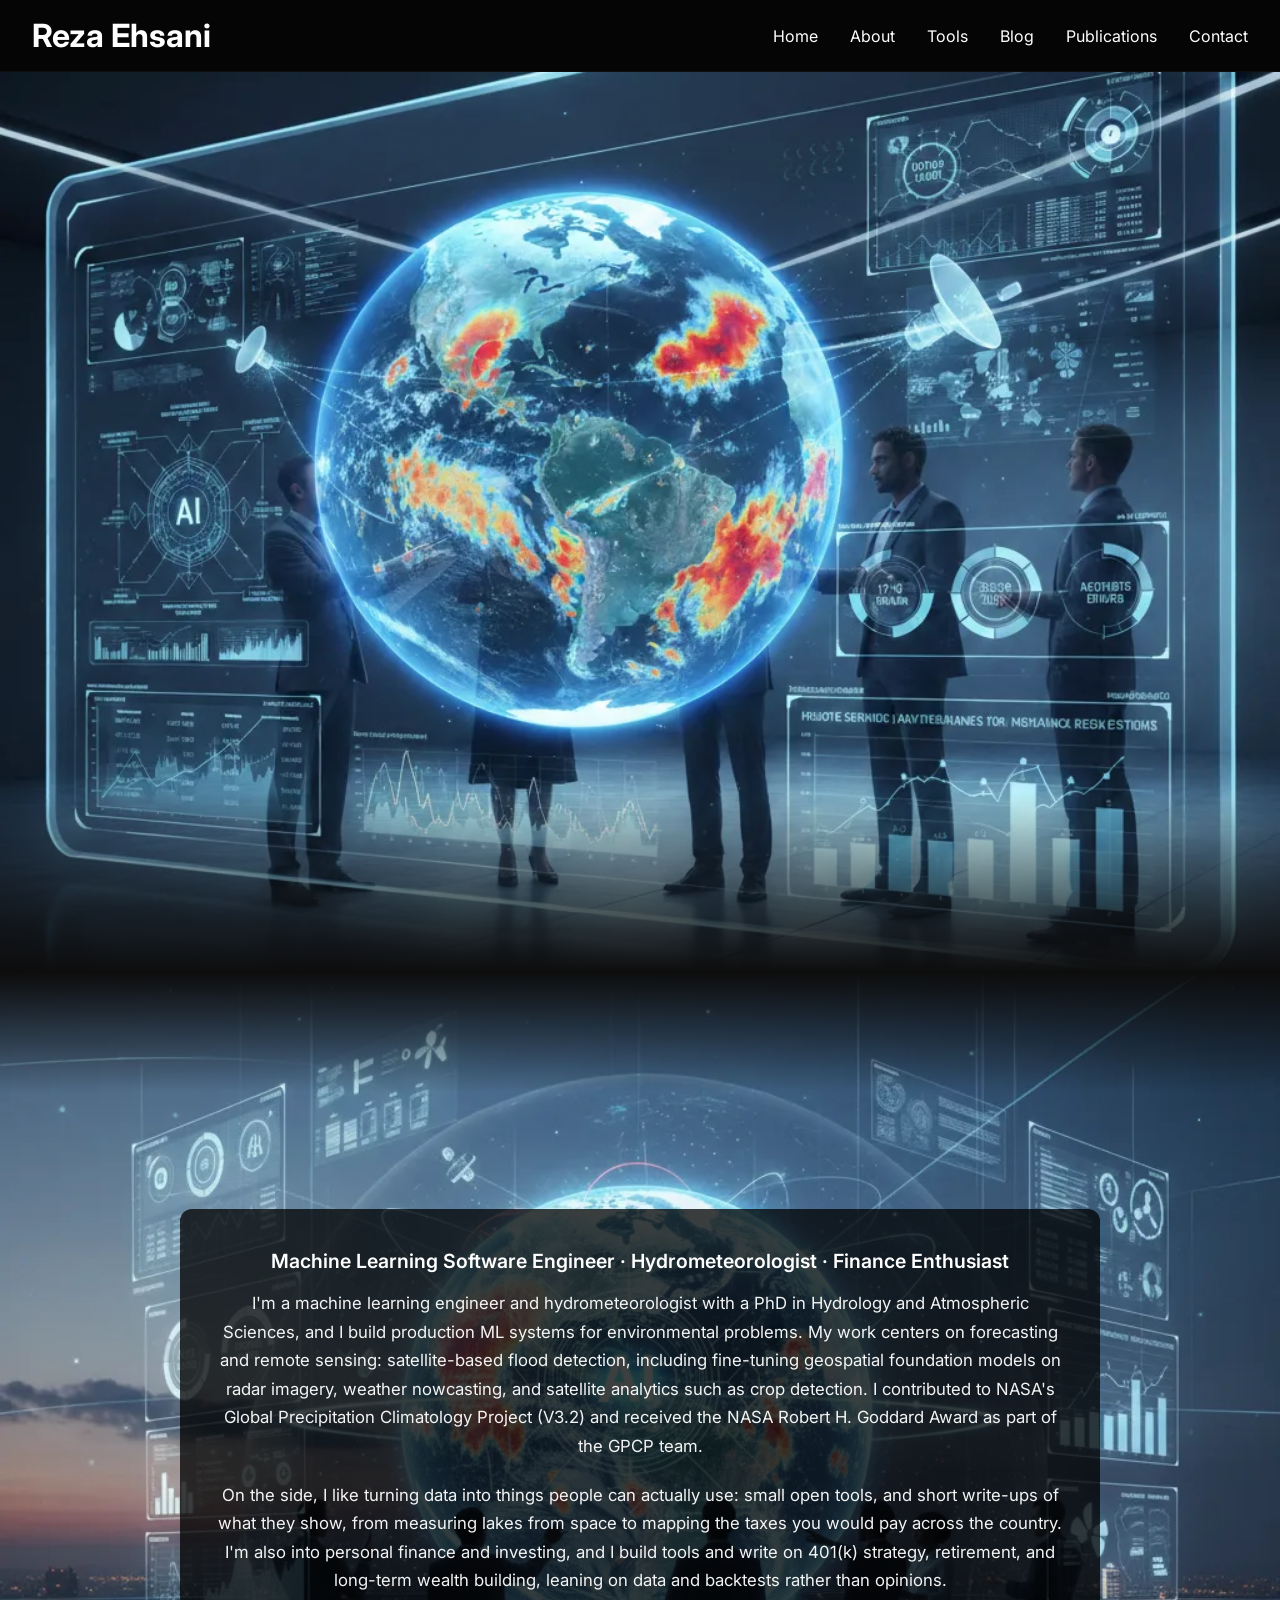
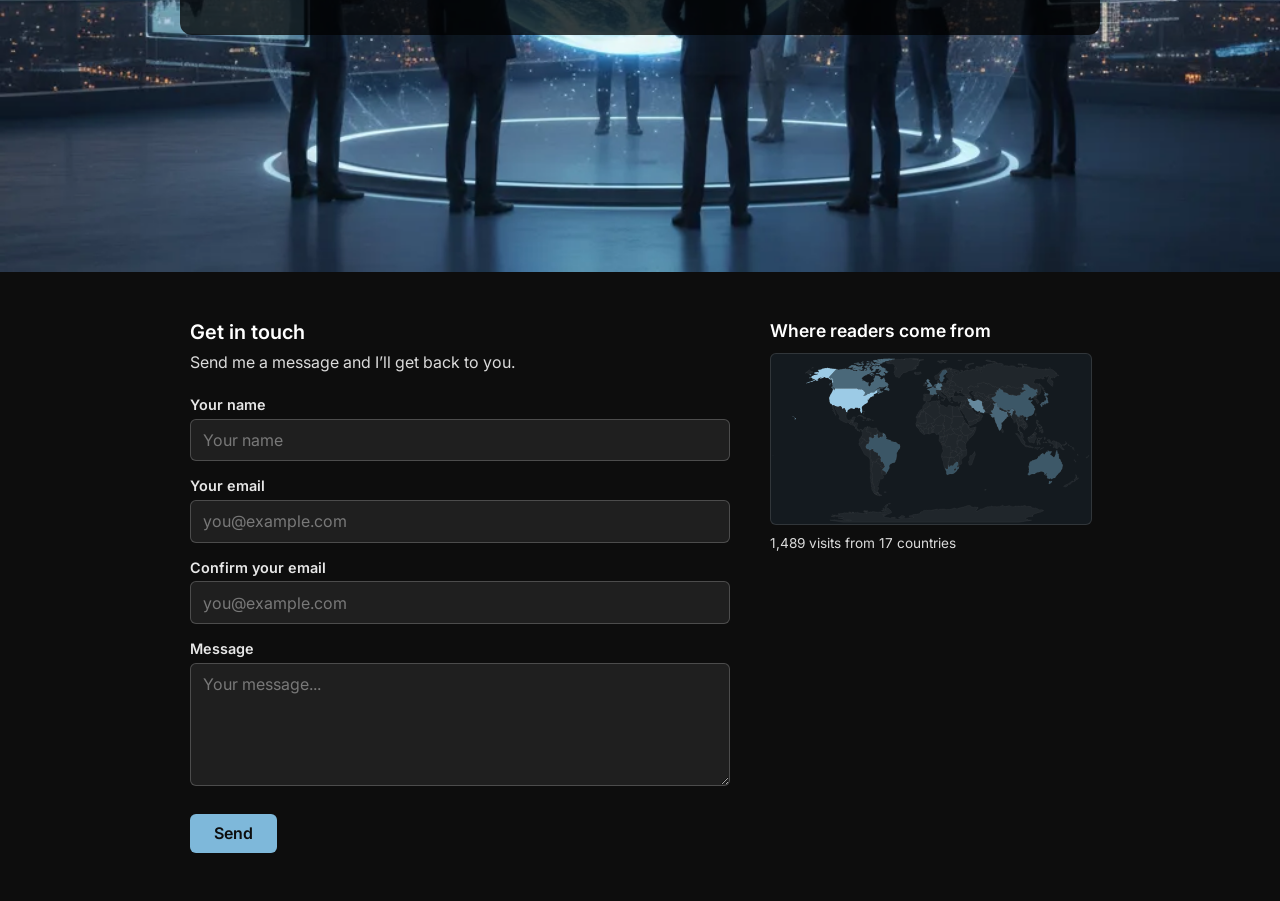
==== commit ee9d95ec: "Add visitor map to homepage (sample data until GoatCounter is wired up)" ====
--- a/index.html
+++ b/index.html
@@ -25,6 +25,7 @@
   <link href="https://fonts.googleapis.com/css2?family=Inter:wght@400;600;700&display=swap" rel="stylesheet">
   <link rel="stylesheet" href="css/style.css">
   <script src="js/nav.js" defer></script>
+  <script src="js/visitor-map.js" defer></script>
 </head>
 <body>
   <header class="top-bar">
@@ -83,6 +84,11 @@
         <button type="submit">Send</button>
       </form>
       </div>
+
+      <div class="visitors-column">
+        <h3>Where readers come from</h3>
+        <div id="visitor-map"></div>
+      </div>
     </div>
   </section>
 
--- a/css/style.css
+++ b/css/style.css
@@ -269,6 +269,42 @@
   text-align: left;
 }
 
+/* Visitor map - world choropleth beside the contact form, drawn by
+   js/visitor-map.js from data/visitors.json (see the visitor-map workflow). */
+#contact .visitors-column {
+  flex: 0 1 320px;
+  min-width: 240px;
+}
+
+#contact .visitors-column h3 {
+  margin: 0 0 0.75rem;
+  font-size: 1.1rem;
+  font-weight: 600;
+  color: #fff;
+}
+
+#contact .visitors-svg {
+  display: block;
+  width: 100%;
+  height: auto;
+  background: #141a1f;
+  border: 1px solid rgba(255, 255, 255, 0.12);
+  border-radius: 6px;
+}
+
+#contact .visitors-caption {
+  margin: 0.6rem 0 0;
+  color: rgba(255, 255, 255, 0.85);
+  font-size: 0.85rem;
+}
+
+#contact .visitors-status {
+  margin: 0.3rem 0 0;
+  color: rgba(255, 255, 255, 0.55);
+  font-size: 0.8rem;
+  line-height: 1.4;
+}
+
 #contact h2 {
   margin: 0 0 0.5rem;
   font-size: 1.25rem;
